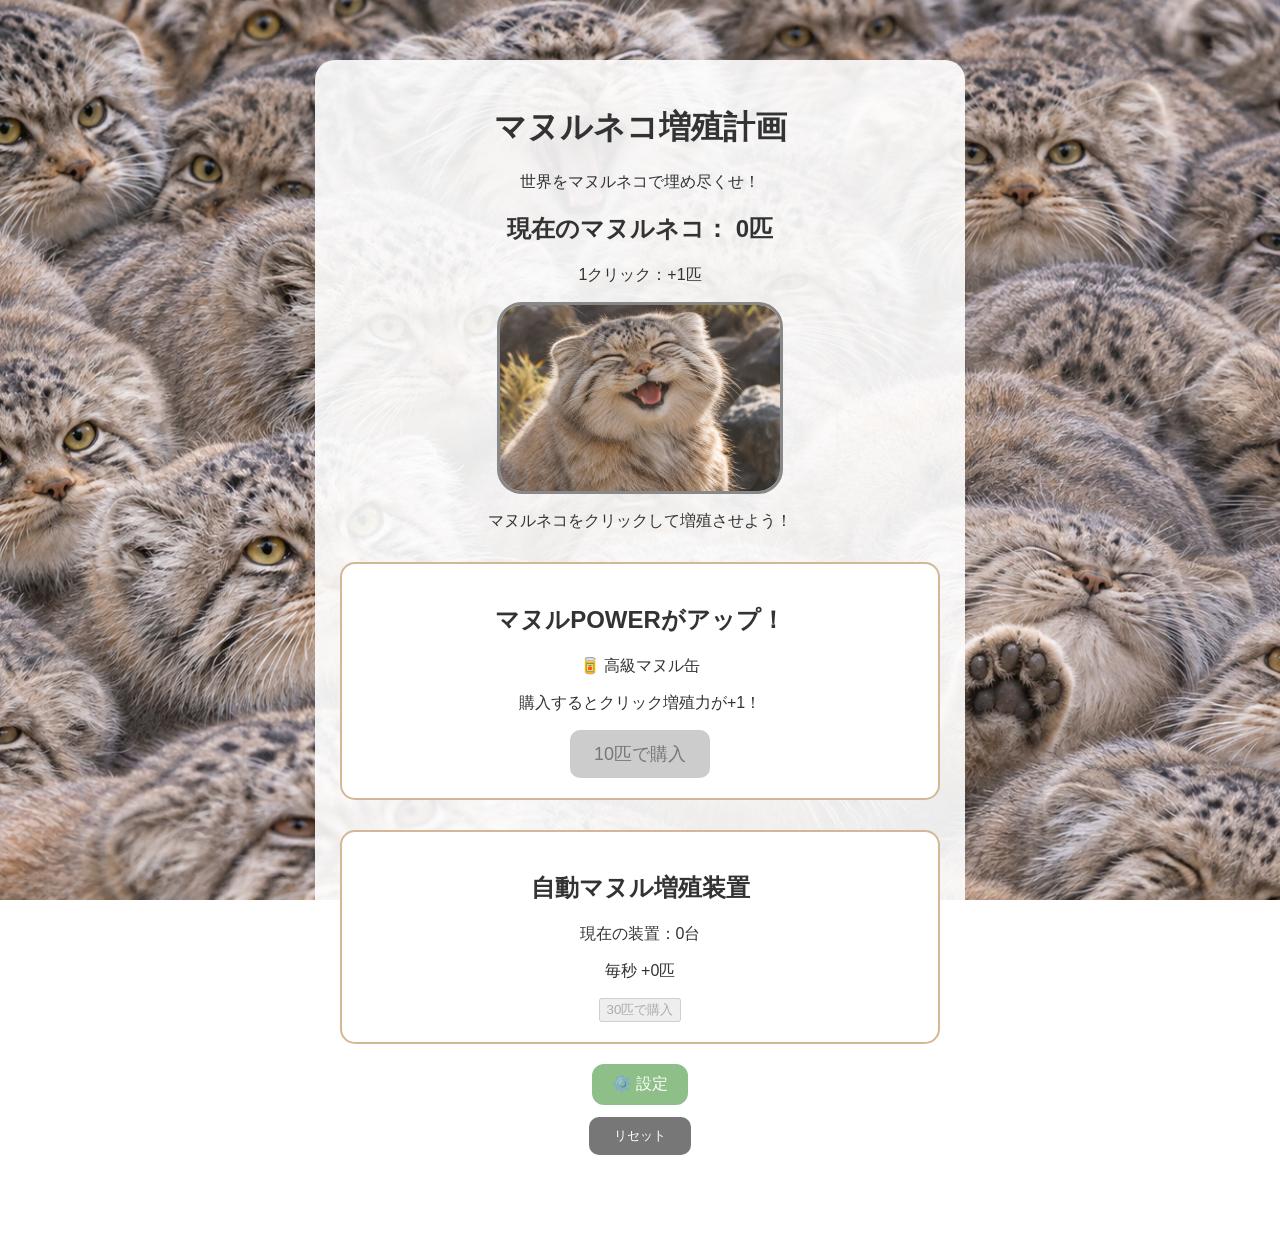
==== index.html @ 4107fc3d "Add files via upload" ====
<!doctype html>
<html lang="ja">
  <head>
    <meta charset="UTF-8" />
    <meta name="viewport" content="width=device-width, initial-scale=1.0" />
    <title>マヌルネコ増殖計画</title>
    <link rel="stylesheet" href="style.css" />
  </head>
  <body>
    <main>
      <h1>マヌルネコ増殖計画</h1>
      <p>世界をマヌルネコで埋め尽くせ！</p>

      <h2>
        現在のマヌルネコ：
        <span id="count">0</span>匹
      </h2>

      <p>1クリック：+<span id="power">1</span>匹</p>

      <button id="manulButton" type="button">
        <img src="manul.png" alt="マヌルネコ" />
      </button>

      <p>マヌルネコをクリックして増殖させよう！</p>

      <section class="shop">
        <h2>マヌルPOWERがアップ！</h2>
        <p>🥫 高級マヌル缶</p>
        <p>購入するとクリック増殖力が+1！</p>

        <button id="buyButton" type="button" disabled>10匹で購入</button>
      </section>

      <section class="shop">
        <h2>自動マヌル増殖装置</h2>

        <p>現在の装置：<span id="autoCount">0</span>台</p>
        <p>毎秒 +<span id="autoPower">0</span>匹</p>

        <button id="autoBuyButton" type="button" disabled>30匹で購入</button>
      </section>

      <p id="message"></p>

      <button id="settingsButton">⚙️ 設定</button>

      <div id="soundSettings" class="sound-settings" hidden>
        <h2>🎵 サウンド設定</h2>

        <div class="setting-row">
          <span>BGM</span>
          <button id="bgmButton">🔇 OFF</button>
        </div>

        <div class="volume-setting">
          <label for="bgmVolume">BGM音量</label>
          <input type="range" id="bgmVolume" min="0" max="100" value="30" />
          <span id="volumeValue">30%</span>
        </div>

        <p class="settings-note">設定は自動で保存されます。</p>
      </div>

      <button id="resetButton" type="button">リセット</button>
    </main>

    <script src="script.js"></script>
  </body>
</html>
---- style.css ----
body {
  margin: 0;
  background-image: url("manul-background.png");
  background-size: cover;
  background-position: center;
  background-attachment: fixed;
  font-family: sans-serif;
  text-align: center;
  color: #333;
}

main {
  max-width: 600px;
  margin: 60px auto;
  padding: 25px;
  background: rgba(255, 255, 255, 0.9);
  border-radius: 20px;
}

h1 {
  font-size: 32px;
}

#manulButton {
  font-size: 100px;
  background: white;
  border: 3px solid #888;
  border-radius: 30px;
  padding: 20px 40px;
  cursor: pointer;
  transition: transform 0.1s;
}

#manulButton:active {
  transform: scale(0.9);
}

.shop {
  margin-top: 30px;
  padding: 20px;
  background: white;
  border: 2px solid #d4b896;
  border-radius: 15px;
}

#buyButton {
  padding: 12px 24px;
  font-size: 18px;
  background: #e9a85d;
  border: none;
  border-radius: 10px;
  cursor: pointer;
}

#buyButton:hover:not(:disabled) {
  background: #d98d36;
}

#buyButton:disabled {
  background: #ccc;
  color: #777;
  cursor: not-allowed;
}

#message {
  margin-top: 20px;
  font-weight: bold;
  color: #806030;
}
#resetButton {
  margin-top: 15px;
  padding: 10px 25px;
  background: #777;
  color: white;
  border: none;
  border-radius: 10px;
  cursor: pointer;
}

#resetButton:hover {
  background: #555;
}
#manulButton {
  padding: 0;
  overflow: hidden;
  border-radius: 25px;
}

#manulButton img {
  display: block;
  width: 280px;
  max-width: 100%;
  height: auto;
}

#manulButton:active {
  transform: scale(0.94);
}

.tap-cat {
  position: fixed;
  width: 75px;
  height: 75px;
  object-fit: contain;
  pointer-events: none;
  z-index: 9999;
  transform: translate(-50%, -50%);
  animation: catPop 0.5s ease-out forwards;
}

@keyframes catPop {
  0% {
    opacity: 0;
    scale: 0.4;
  }
  25% {
    opacity: 1;
    scale: 1.2;
  }
  70% {
    opacity: 1;
    scale: 1;
  }
  100% {
    opacity: 0;
    scale: 0.8;
  }
}
#bgmButton {
  padding: 12px 24px;
  margin-top: 20px;
  background: #8fbf88;
  color: white;
  border: none;
  border-radius: 12px;
  font-size: 16px;
  font-weight: bold;
  cursor: pointer;
}

#bgmButton:hover {
  background: #70a969;
}

#settingsButton {
  margin-top: 15px;
  padding: 10px 20px;
  background: #8fbf88;
  color: white;
  border: none;
  border-radius: 12px;
  font-size: 16px;
  cursor: pointer;
}

#settingsButton:hover {
  background: #70a969;
}

.sound-settings {
  margin-top: 15px;
  padding: 20px;
  background: #fffaf0;
  border: 2px solid #d4b896;
  border-radius: 15px;
  text-align: left;
}

.sound-settings[hidden] {
  display: none;
}

.sound-settings h2 {
  margin-top: 0;
  font-size: 20px;
}

.setting-row {
  display: flex;
  align-items: center;
  justify-content: space-between;
  margin-bottom: 20px;
}

#bgmButton {
  padding: 10px 20px;
  background: #8fbf88;
  color: white;
  border: none;
  border-radius: 10px;
  cursor: pointer;
}

.volume-setting {
  display: flex;
  align-items: center;
  gap: 12px;
}

#bgmVolume {
  flex: 1;
  min-width: 0;
  accent-color: #70a969;
}

#volumeValue {
  min-width: 45px;
  text-align: right;
}

.settings-note {
  margin-bottom: 0;
  color: #777;
  font-size: 12px;
}
#settingsButton {
  display: block;
  margin: 15px auto 8px;
}

#resetButton {
  display: block;
  margin: 8px auto 0;
}
#settingsButton {
  display: block;
  margin: 15px auto 8px;
}

.sound-settings {
  margin: 10px auto;
}

#resetButton {
  display: block;
  margin: 12px auto 0;
}
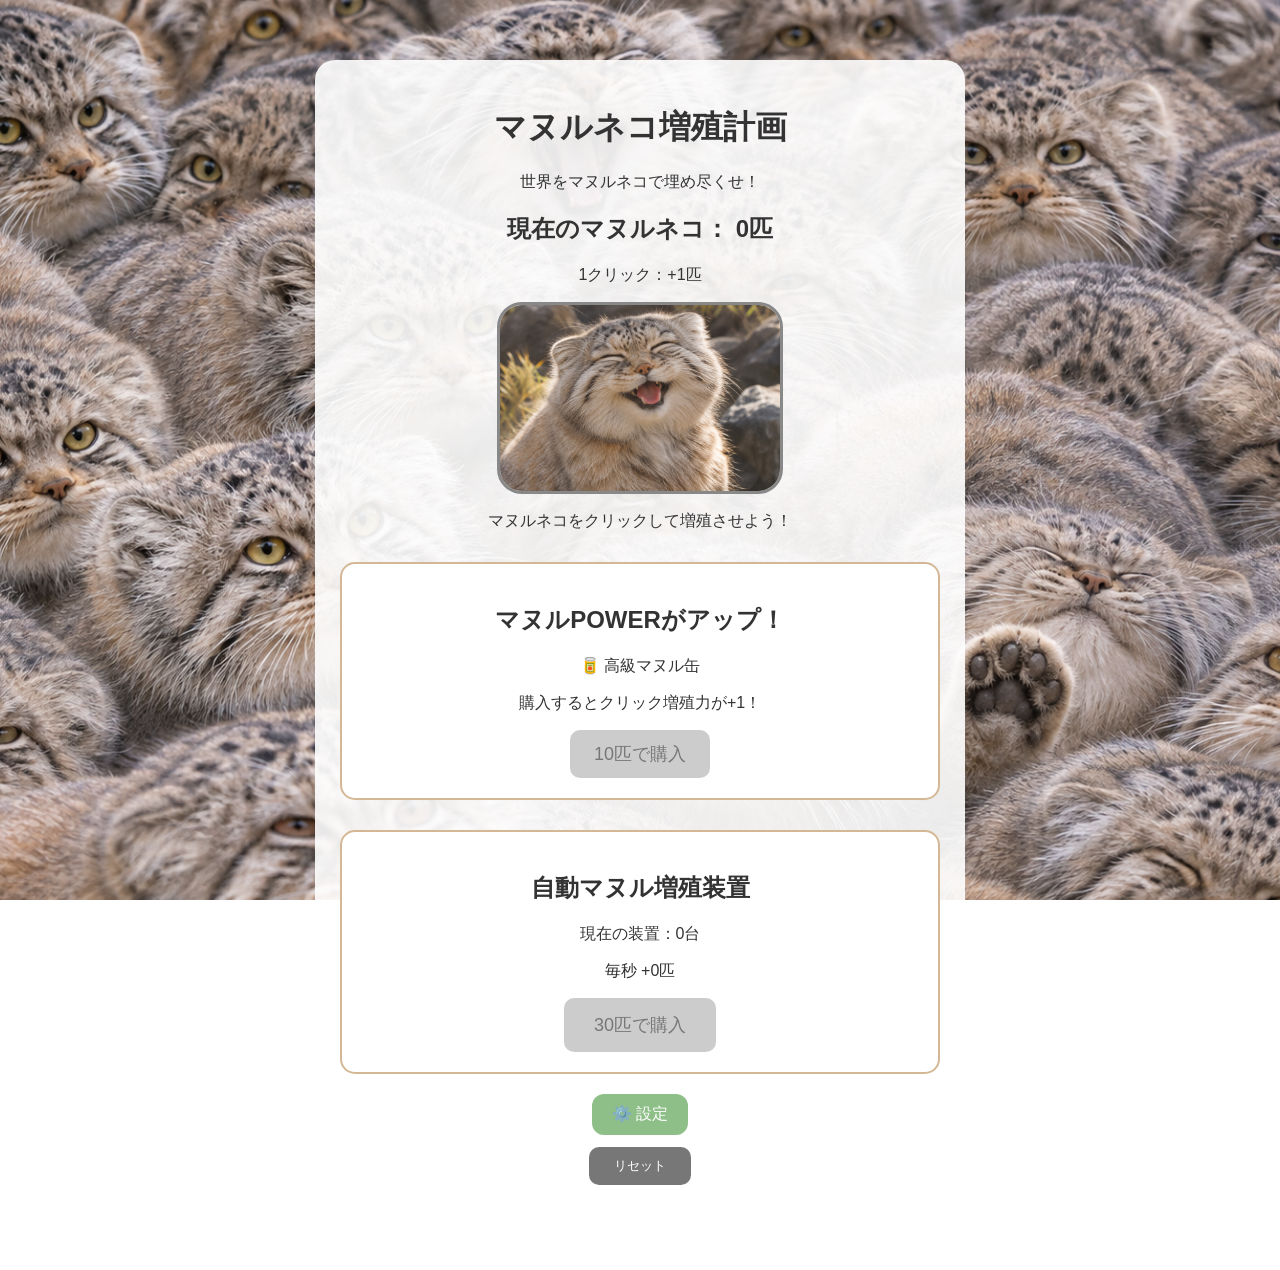
==== commit 0a3bd892: "Update index.html" ====
--- a/index.html
+++ b/index.html
@@ -5,6 +5,24 @@
     <meta name="viewport" content="width=device-width, initial-scale=1.0" />
     <title>マヌルネコ増殖計画</title>
     <link rel="stylesheet" href="style.css" />
+
+    <!-- Google Analytics 4 -->
+    <script
+      async
+      src="https://www.googletagmanager.com/gtag/js?id=G-3PTZ52XG39"
+    ></script>
+
+    <script>
+      window.dataLayer = window.dataLayer || [];
+
+      function gtag() {
+        dataLayer.push(arguments);
+      }
+
+      gtag("js", new Date());
+
+      gtag("config", "G-3PTZ52XG39");
+    </script>
   </head>
   <body>
     <main>
--- a/style.css
+++ b/style.css
@@ -235,3 +235,45 @@
   display: block;
   margin: 12px auto 0;
 }
+
+/* 自動増殖装置の購入ボタン */
+#autoBuyButton {
+  padding: 15px 30px;
+  font-size: 18px;
+  background: #e9a85d;
+  color: #333;
+  border: none;
+  border-radius: 10px;
+  cursor: pointer;
+}
+
+/* ボタンにマウスを乗せたとき */
+#autoBuyButton:hover:not(:disabled) {
+  background: #d98d36;
+}
+
+/* 購入できないとき */
+#autoBuyButton:disabled {
+  background: #ccc;
+  color: #777;
+  cursor: not-allowed;
+}
+
+/* ゲームの連打による画面拡大を防止 */
+#manulButton {
+  touch-action: manipulation;
+  user-select: none;
+  -webkit-user-select: none;
+  -webkit-tap-highlight-color: transparent;
+}
+
+/* ボタン内の画像も選択されないようにする */
+#manulButton img {
+  user-select: none;
+  -webkit-user-select: none;
+  -webkit-user-drag: none;
+}
+#manulButton {
+  max-width: 100%;
+  box-sizing: border-box;
+}
